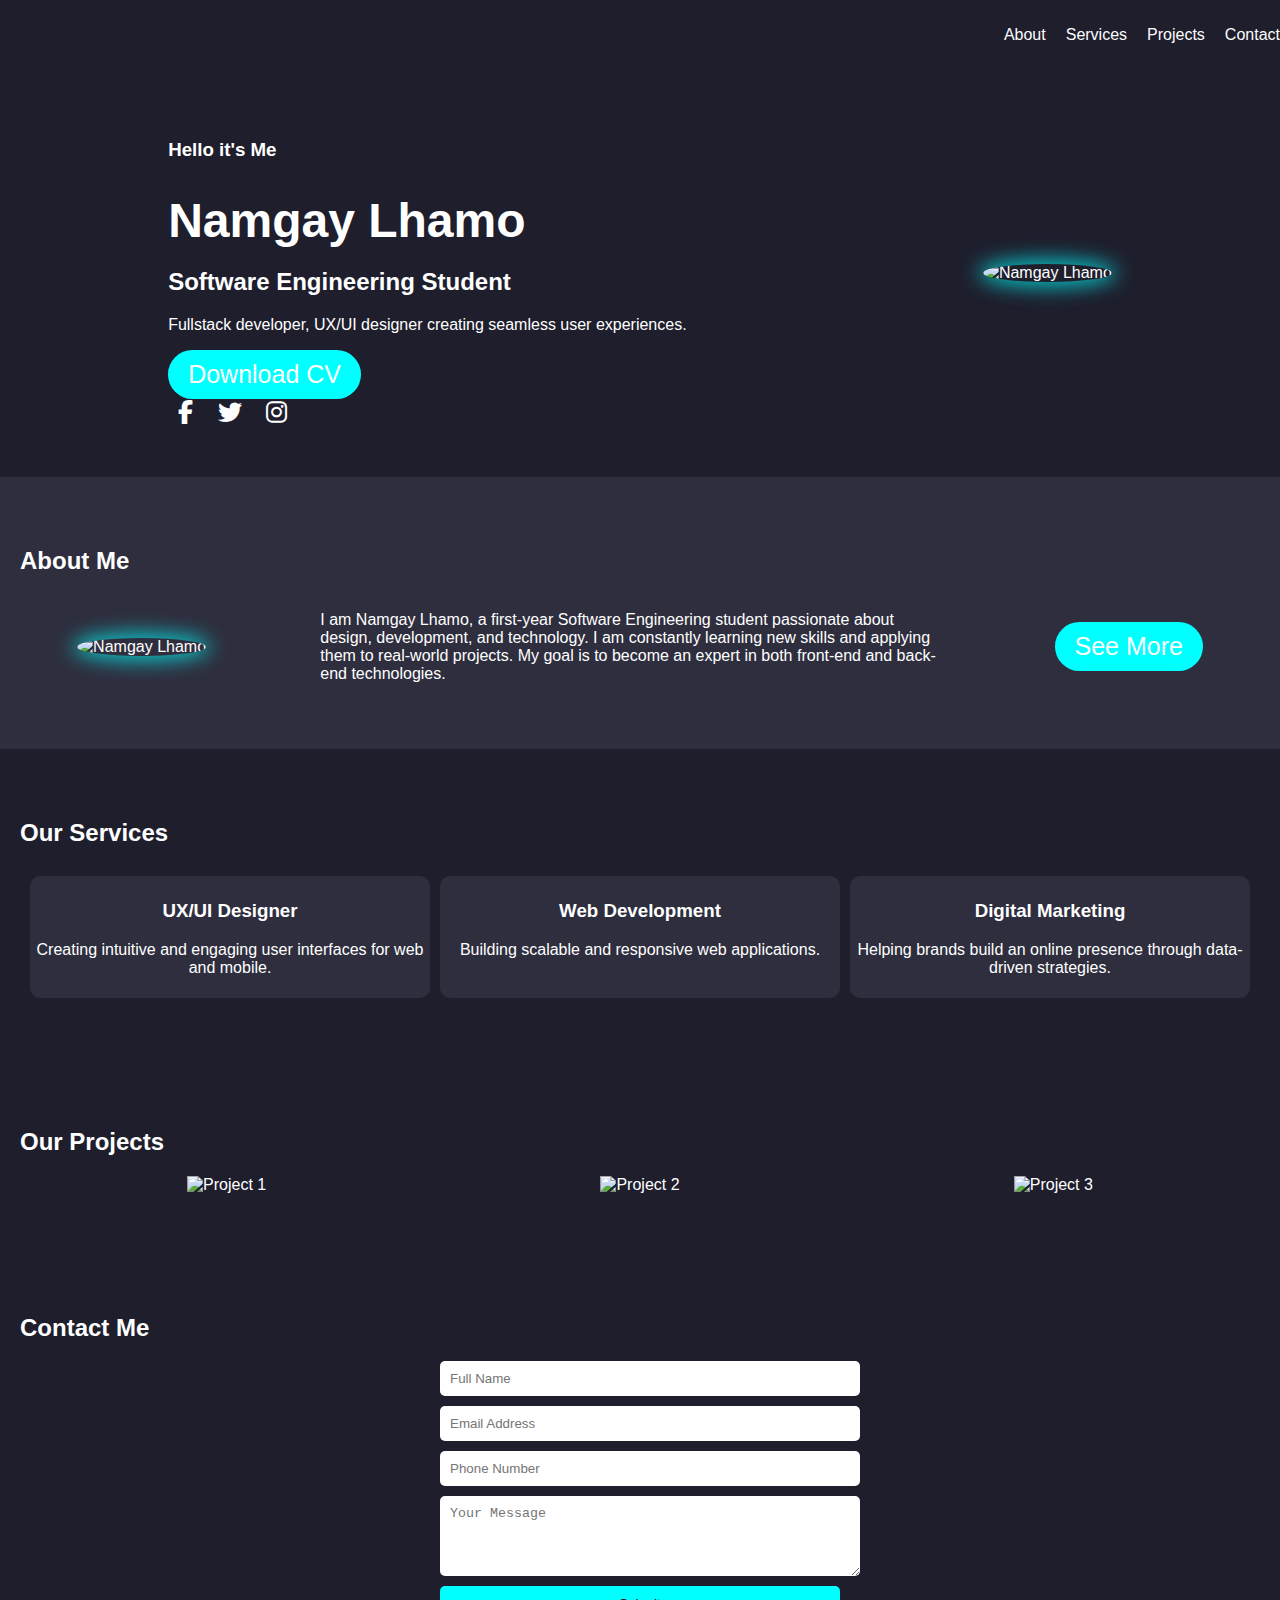
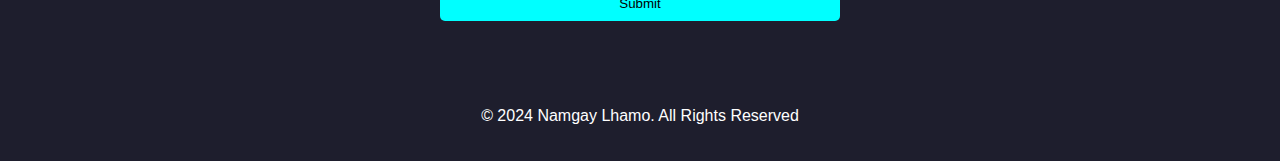
==== Phase_III/index.html @ 25b1d348 "Phase_III" ====
<!DOCTYPE html>
<html lang="en">
<head>
    <meta charset="UTF-8">
    <meta name="viewport" content="width=device-width, initial-scale=1.0">
    <meta http-equiv="X-UA-Compatible" content="IE=edge">
    <title>Namgay Lhamo Portfolio</title>
    <link rel="stylesheet" href="styling_PII.CSS">
    <link rel="stylesheet" href="https://cdnjs.cloudflare.com/ajax/libs/font-awesome/6.6.0/css/all.min.css">
</head>
<body>
    <!-- Header Section -->
    <header>
        <nav>
            <ul>
                <li><a href="#about" aria-label="About section">About</a></li>
                <li><a href="#services" aria-label="Services section">Services</a></li>
                <li><a href="#projects" aria-label="Projects section">Projects</a></li>
                <li><a href="#contact" aria-label="Contact section">Contact</a></li>
            </ul>
        </nav>
    </header>

    <!-- Hero Section -->
    <section class="hero">
        <div class="hero-content">
            <h3>Hello it's Me </h3>
            <h1>Namgay Lhamo</h1>
            <h2>Software Engineering Student</h2>
            <p>Fullstack developer, UX/UI designer creating seamless user experiences.</p>
            <a href="#" class="btn" style="display: inline-block; padding: 10px 20px; font-size: 25px; background-color: aqua; color: white; border-radius: 25px;">Download CV</a>

            <div class="social-icons">
                <a href="#" aria-label="Facebook"><i class="fab fa-facebook-f"></i></a>
                <a href="#" aria-label="Twitter"><i class="fab fa-twitter"></i></a>
                <a href="#" aria-label="Instagram"><i class="fab fa-instagram"></i></a>
            </div>
        </div>
        <div class="hero-image">
            <img src="profile_pic-removebg-preview.png" alt="Namgay Lhamo" loading="lazy">
        </div>
    </section>

    <!-- About Section -->
    <section id="about">
        <h2>About Me</h2>
        <div class="about-content">
            <div class="about-image">
                <img src="profile_pic-removebg-preview.png" alt="Namgay Lhamo" loading="lazy">
            </div>
            <p>
                I am Namgay Lhamo, a first-year Software Engineering student passionate about design, development, and technology. I am constantly learning new skills and applying them to real-world projects. My goal is to become an expert in both front-end and back-end technologies.
            </p>
            <a href="#" class="btn" style="display: inline-block; padding: 10px 20px; font-size: 25px; background-color: aqua; color: white; border-radius: 25px;">See More</a>
        </div>
    </section>

    <!-- Services Section -->
    <section id="services">
        <h2>Our Services</h2>
        <div class="services-container">
            <div class="service-card">
                <h3>UX/UI Designer</h3>
                <p>Creating intuitive and engaging user interfaces for web and mobile.</p>
            </div>
            <div class="service-card">
                <h3>Web Development</h3>
                <p>Building scalable and responsive web applications.</p>
            </div>
            <div class="service-card">
                <h3>Digital Marketing</h3>
                <p>Helping brands build an online presence through data-driven strategies.</p>
            </div>
        </div>
    </section>

    <!-- Projects Section -->
    <section id="projects">
        <h2>Our Projects</h2>
        <div class="projects-container">
            <div class="project">
                <img src="Screenshot 2024-10-23 094404.png" alt="Project 1" loading="lazy">
            </div>
            <div class="project">
                <img src="Screenshot 2024-10-23 094337.png" alt="Project 2" loading="lazy">
            </div>
            <div class="project">
                <img src="female-developer-thinking-typing-on-260nw-2324952347.webp" alt="Project 3" loading="lazy">
            </div>
        </div>
    </section>

    <!-- Contact Section -->
    <section id="contact">
        <h2>Contact Me</h2>
        <form class="contact-form">
            <input type="text" placeholder="Full Name" required autocomplete="name">
            <input type="email" placeholder="Email Address" required autocomplete="email">
            <input type="tel" placeholder="Phone Number" required autocomplete="tel">
            <textarea placeholder="Your Message" required rows="4"></textarea>
            <button type="submit" class="btn">Submit</button>
        </form>
    </section>

    <!-- Footer Section -->
    <footer>
        <p>&copy; 2024 Namgay Lhamo. All Rights Reserved</p>
    </footer>
</body>
</html>
---- Phase_III/styling_PII.CSS ----
body {
    font-family: Arial, sans-serif;
    margin: 0;
    padding: 0;
    box-sizing: border-box;
    background-color: #1e1e2d;
    color: white;
}

a {
    color: #fcfcfc;
    text-decoration: none;
}

header {
    background-color: #1e1e2d;
    padding: 10px 0;
    text-align: left;
}

nav ul {
    list-style: none;
    display: flex;
    justify-content: right;
    gap: 20px;
}

nav ul li {
    display: inline-block;
}

.hero {
    display: flex;
    align-items: center;
    justify-content: space-around;
    padding: 50px 20px;
}

.hero-content {
    max-width: 50%;
}

.hero h1 {
    font-size: 48px;
    margin-bottom: 10px;
}

.hero h2 {
    font-size: 24px;
    margin-bottom: 20px;
}

.hero-image img {
    width: 200px;
    border-radius: 50%;
    box-shadow: 0 0 20px 5px rgba(0, 255, 255, 0.7);
}

.social-icons a {
    margin: 0 10px;
    text-decoration: none;
    color: white;
    font-size: 24px; 
}

.social-icons a:hover {
    color: #00ffff;
}

#about {
    padding: 50px 20px;
    background-color: #2e2e3e;
    
}

.about-content {
    display: flex;
    justify-content: space-around;
    align-items: center;
}

.about-image img {
    width: 150px;
    border-radius: 50%;
    box-shadow: 0 0 20px 5px rgba(0, 255, 255, 0.7);
}

#about p {
    max-width: 50%;
}

#services {
    padding: 50px 20px;
}

.services-container {
    display: flex;
    justify-content: space-between;
    gap: 10px; 
    padding: 10px; 
}

.service-card {
    background-color: #2e2e3e;
    padding: 5px;
    width: 100%;
    border-radius: 10px;
    text-align: center;
}

#projects {
    padding: 50px 20px;
}

.projects-container {
    display: flex;
    justify-content: space-around;
}

.project img {
    width: 300px;
}

#contact {
    padding: 50px 20px;
}

.contact-form {
    display: flex;
    flex-direction: column;
    gap: 10px;
    max-width: 400px;
    margin: 0 auto;
}

.contact-form input, 
.contact-form textarea {
    padding: 10px;
    border: none;
    border-radius: 5px;
    width: 100%;
}

.contact-form button {
    padding: 10px;
    background-color: #00ffff;
    color: #000;
    border: none;
    border-radius: 5px;
    cursor: pointer;
}

footer {
    text-align: center;
    padding: 20px;
    background-color: #1e1e2d;
}

@media screen and (max-width: 1024px) {
    .hero h1 {
        font-size: 40px;
    }
    
    .hero h2 {
        font-size: 22px;
    }
    
    .hero-content {
        max-width: 60%;
    }
    
    .projects-container {
        flex-direction: column;
        align-items: center;
    }
    
    .project img {
        width: 80%;
    }
}

@media screen and (max-width: 768px) {
    .hero {
        flex-direction: column;
        text-align: center;
        gap: 20px;
    }
    
    .hero-content {
        max-width: 100%;
    }
    
    .hero h1 {
        font-size: 32px;
    }
    
    .hero h2 {
        font-size: 20px;
    }
    
    .about-content {
        flex-direction: column;
        gap: 20px;
    }
    
    #about p {
        max-width: 100%;
        text-align: center;
    }
    
    .services-container {
        flex-direction: column;
        align-items: center;
    }
    
    .service-card {
        width: 90%;
    }
    
    .projects-container {
        flex-direction: column;
        align-items: center;
        gap: 20px;
    }
    
    .project img {
        width: 100%;
        max-width: 300px;
    }
    
    nav ul {
        flex-direction: column;
        align-items: center;
        gap: 10px;
    }
}

/* Add these additional media queries for better device coverage */

/* For large screens (PC) */
@media screen and (min-width: 1200px) {
    .container {
        max-width: 1140px;
        margin: 0 auto;
    }
    
    .hero-content {
        max-width: 45%;
    }
}

/* For medium screens (Laptop) */
@media screen and (max-width: 1024px) {
    /* ... existing styles ... */
    
    .services-container {
        gap: 20px;
        padding: 20px;
    }
    
    .service-card {
        padding: 15px;
    }
}

/* For tablets */
@media screen and (max-width: 768px) {
    /* ... existing styles ... */
    
    .contact-form {
        width: 90%;
        max-width: 500px;
    }
}

/* For mobile phones */
@media screen and (max-width: 480px) {
    .hero h1 {
        font-size: 28px;
    }
    
    .hero h2 {
        font-size: 18px;
    }
    
    .hero-image img {
        width: 150px;
    }
    
    .service-card {
        width: 100%;
        margin: 10px 0;
    }
    
    .social-icons {
        margin-top: 20px;
    }
    
    .social-icons a {
        font-size: 20px;
        margin: 0 8px;
    }
    
    .contact-form input, 
    .contact-form textarea {
        padding: 8px;
    }
}

/* Fix for very small devices */
@media screen and (max-width: 320px) {
    .hero h1 {
        font-size: 24px;
    }
    
    .hero-image img {
        width: 120px;
    }
}
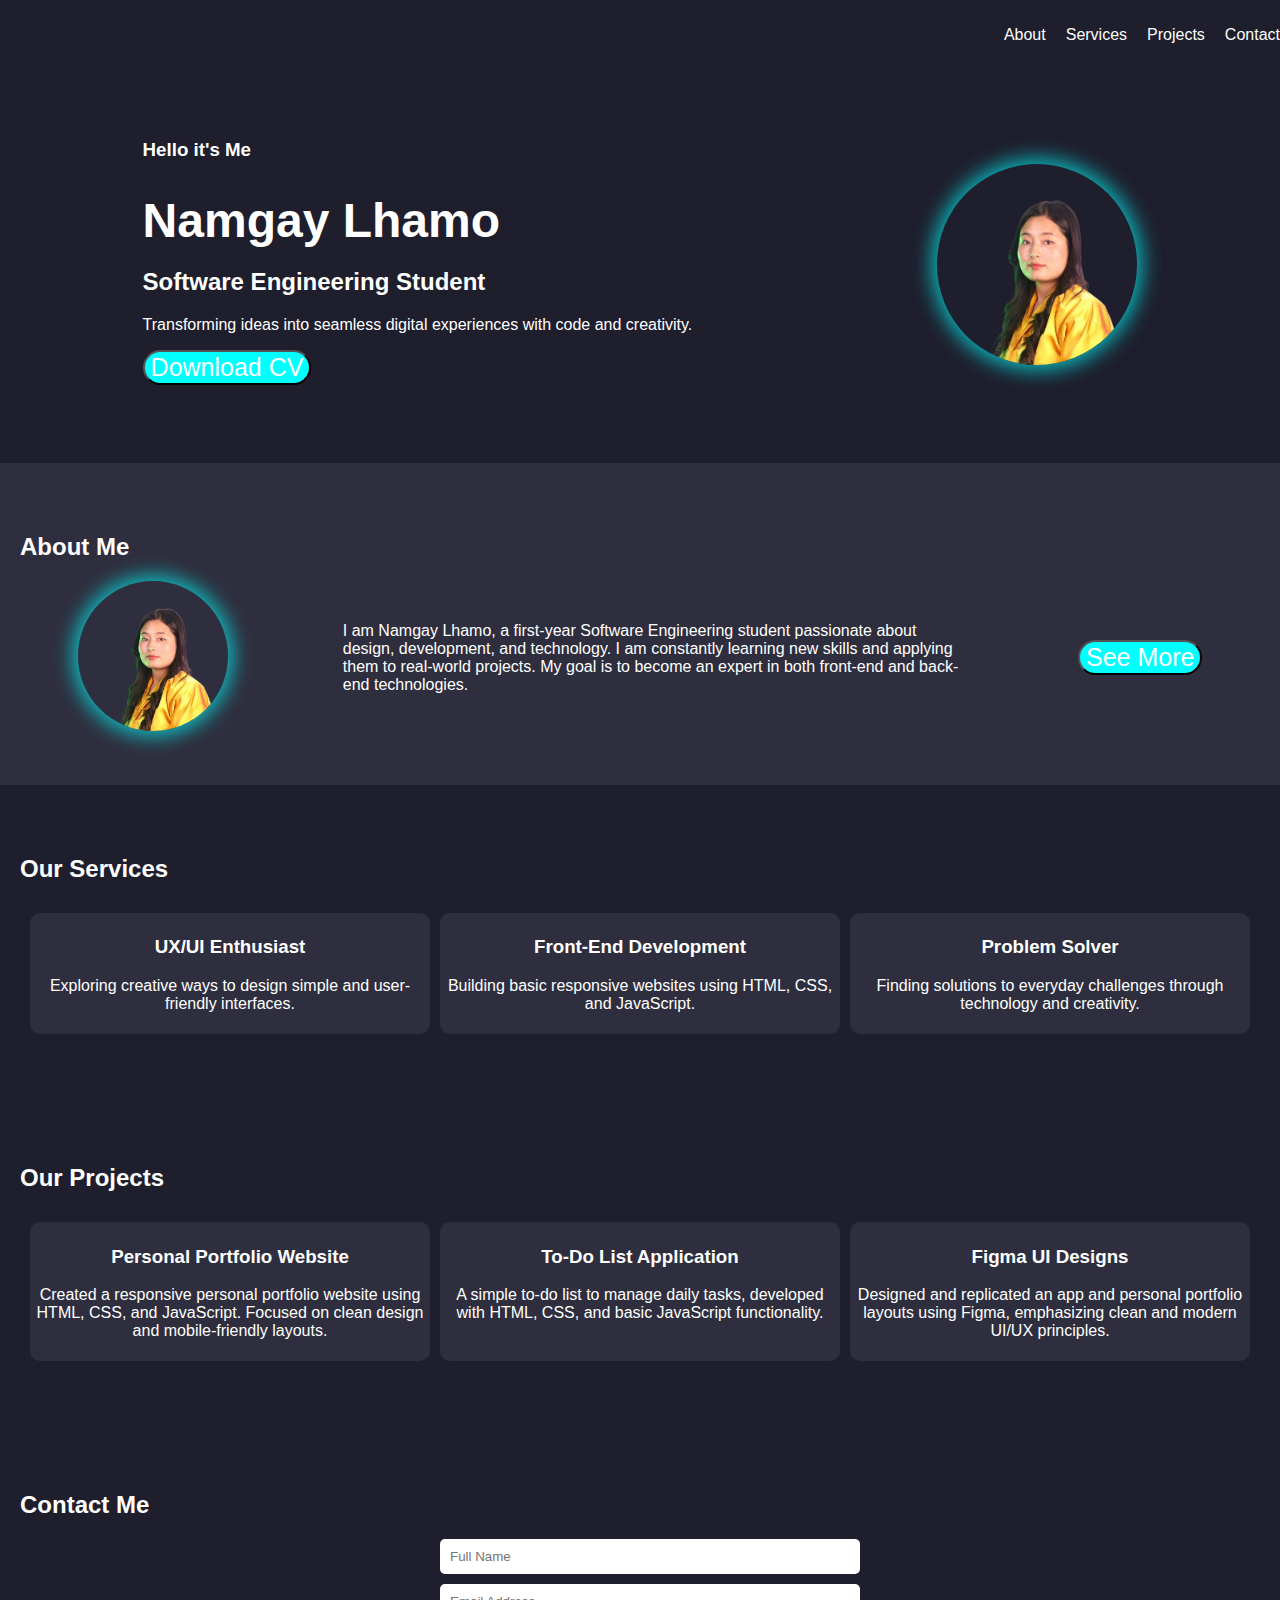
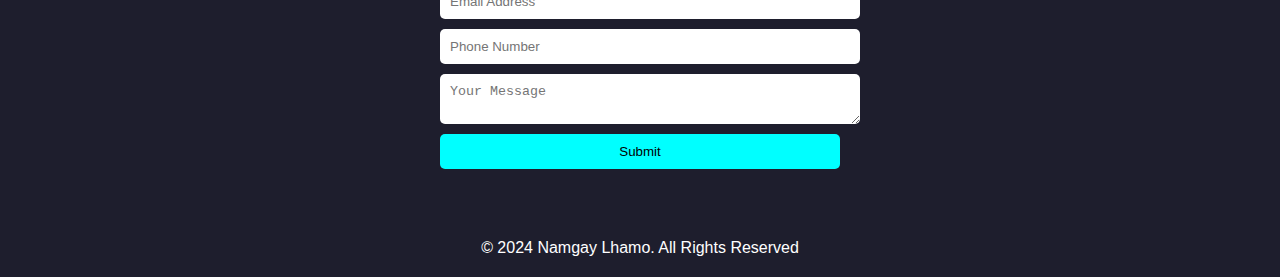
==== commit 8458f677: "Phase_II" ====
--- a/Phase_III/index.html
+++ b/Phase_III/index.html
@@ -3,20 +3,18 @@
 <head>
     <meta charset="UTF-8">
     <meta name="viewport" content="width=device-width, initial-scale=1.0">
-    <meta http-equiv="X-UA-Compatible" content="IE=edge">
     <title>Namgay Lhamo Portfolio</title>
     <link rel="stylesheet" href="styling_PII.CSS">
-    <link rel="stylesheet" href="https://cdnjs.cloudflare.com/ajax/libs/font-awesome/6.6.0/css/all.min.css">
 </head>
 <body>
     <!-- Header Section -->
     <header>
         <nav>
             <ul>
-                <li><a href="#about" aria-label="About section">About</a></li>
-                <li><a href="#services" aria-label="Services section">Services</a></li>
-                <li><a href="#projects" aria-label="Projects section">Projects</a></li>
-                <li><a href="#contact" aria-label="Contact section">Contact</a></li>
+                <li><a href="#about">About</a></li>
+                <li><a href="#services">Services</a></li>
+                <li><a href="#projects">Projects</a></li>
+                <li><a href="#contact">Contact</a></li>
             </ul>
         </nav>
     </header>
@@ -27,17 +25,19 @@
             <h3>Hello it's Me </h3>
             <h1>Namgay Lhamo</h1>
             <h2>Software Engineering Student</h2>
-            <p>Fullstack developer, UX/UI designer creating seamless user experiences.</p>
-            <a href="#" class="btn" style="display: inline-block; padding: 10px 20px; font-size: 25px; background-color: aqua; color: white; border-radius: 25px;">Download CV</a>
+            <p>Transforming ideas into seamless digital experiences with code and creativity.</p>
+            <button style="font-size: 25px; background-color: aqua; color: white ; border-radius: 25px;">Download CV</button>
+            
 
             <div class="social-icons">
-                <a href="#" aria-label="Facebook"><i class="fab fa-facebook-f"></i></a>
-                <a href="#" aria-label="Twitter"><i class="fab fa-twitter"></i></a>
-                <a href="#" aria-label="Instagram"><i class="fab fa-instagram"></i></a>
+                <link rel="stylesheet" href="https://cdnjs.cloudflare.com/ajax/libs/font-awesome/6.6.0/css/all.min.css" integrity="sha512-Kc323vGBEqzTmouAECnVceyQqyqdsSiqLQISBL29aUW4U/M7pSPA/gEUZQqv1cwx4OnYxTxve5UMg5GT6L4JJg==" crossorigin="anonymous" referrerpolicy="no-referrer" />
+                <a href="#"><i class="fab fa-facebook-f"></i></a>
+                <a href="#"><i class="fab fa-twitter"></i></a>
+                <a href="#"><i class="fab fa-instagram"></i></a>
             </div>
         </div>
         <div class="hero-image">
-            <img src="profile_pic-removebg-preview.png" alt="Namgay Lhamo" loading="lazy">
+            <img src="profile_pic-removebg-preview.png" alt="Namgay Lhamo">
         </div>
     </section>
 
@@ -46,12 +46,15 @@
         <h2>About Me</h2>
         <div class="about-content">
             <div class="about-image">
-                <img src="profile_pic-removebg-preview.png" alt="Namgay Lhamo" loading="lazy">
+                <img src="profile_pic-removebg-preview.png" alt="Namgay Lhamo">
             </div>
             <p>
                 I am Namgay Lhamo, a first-year Software Engineering student passionate about design, development, and technology. I am constantly learning new skills and applying them to real-world projects. My goal is to become an expert in both front-end and back-end technologies.
             </p>
-            <a href="#" class="btn" style="display: inline-block; padding: 10px 20px; font-size: 25px; background-color: aqua; color: white; border-radius: 25px;">See More</a>
+            <button style="font-size: 25px; background-color: aqua; color: white ; border-radius: 25px;">See More</button>
+
+            
+
         </div>
     </section>
 
@@ -60,16 +63,16 @@
         <h2>Our Services</h2>
         <div class="services-container">
             <div class="service-card">
-                <h3>UX/UI Designer</h3>
-                <p>Creating intuitive and engaging user interfaces for web and mobile.</p>
+                <h3>UX/UI Enthusiast</h3>
+                <p>Exploring creative ways to design simple and user-friendly interfaces.</p>
             </div>
             <div class="service-card">
-                <h3>Web Development</h3>
-                <p>Building scalable and responsive web applications.</p>
+                <h3>Front-End Development</h3>
+                <p>Building basic responsive websites using HTML, CSS, and JavaScript.</p>
             </div>
             <div class="service-card">
-                <h3>Digital Marketing</h3>
-                <p>Helping brands build an online presence through data-driven strategies.</p>
+                <h3>Problem Solver</h3>
+                <p>Finding solutions to everyday challenges through technology and creativity.</p>
             </div>
         </div>
     </section>
@@ -77,15 +80,18 @@
     <!-- Projects Section -->
     <section id="projects">
         <h2>Our Projects</h2>
-        <div class="projects-container">
-            <div class="project">
-                <img src="Screenshot 2024-10-23 094404.png" alt="Project 1" loading="lazy">
+        <div class="services-container">
+            <div class="service-card">
+                <h3>Personal Portfolio Website</h3>
+                <p>Created a responsive personal portfolio website using HTML, CSS, and JavaScript. Focused on clean design and mobile-friendly layouts.</p>
             </div>
-            <div class="project">
-                <img src="Screenshot 2024-10-23 094337.png" alt="Project 2" loading="lazy">
+            <div class="service-card">
+                <h3>To-Do List Application</h3>
+                <p>A simple to-do list to manage daily tasks, developed with HTML, CSS, and basic JavaScript functionality.</p>
             </div>
-            <div class="project">
-                <img src="female-developer-thinking-typing-on-260nw-2324952347.webp" alt="Project 3" loading="lazy">
+            <div class="service-card">
+                <h3>Figma UI Designs</h3>
+                <p>Designed and replicated an app and personal portfolio layouts using Figma, emphasizing clean and modern UI/UX principles.</p>
             </div>
         </div>
     </section>
@@ -94,17 +100,17 @@
     <section id="contact">
         <h2>Contact Me</h2>
         <form class="contact-form">
-            <input type="text" placeholder="Full Name" required autocomplete="name">
-            <input type="email" placeholder="Email Address" required autocomplete="email">
-            <input type="tel" placeholder="Phone Number" required autocomplete="tel">
-            <textarea placeholder="Your Message" required rows="4"></textarea>
+            <input type="text" placeholder="Full Name" required>
+            <input type="email" placeholder="Email Address" required>
+            <input type="text" placeholder="Phone Number" required>
+            <textarea placeholder="Your Message" required></textarea>
             <button type="submit" class="btn">Submit</button>
         </form>
     </section>
 
     <!-- Footer Section -->
     <footer>
-        <p>&copy; 2024 Namgay Lhamo. All Rights Reserved</p>
+        <h10>© 2024 Namgay Lhamo. All Rights Reserved</h10>
     </footer>
 </body>
 </html>
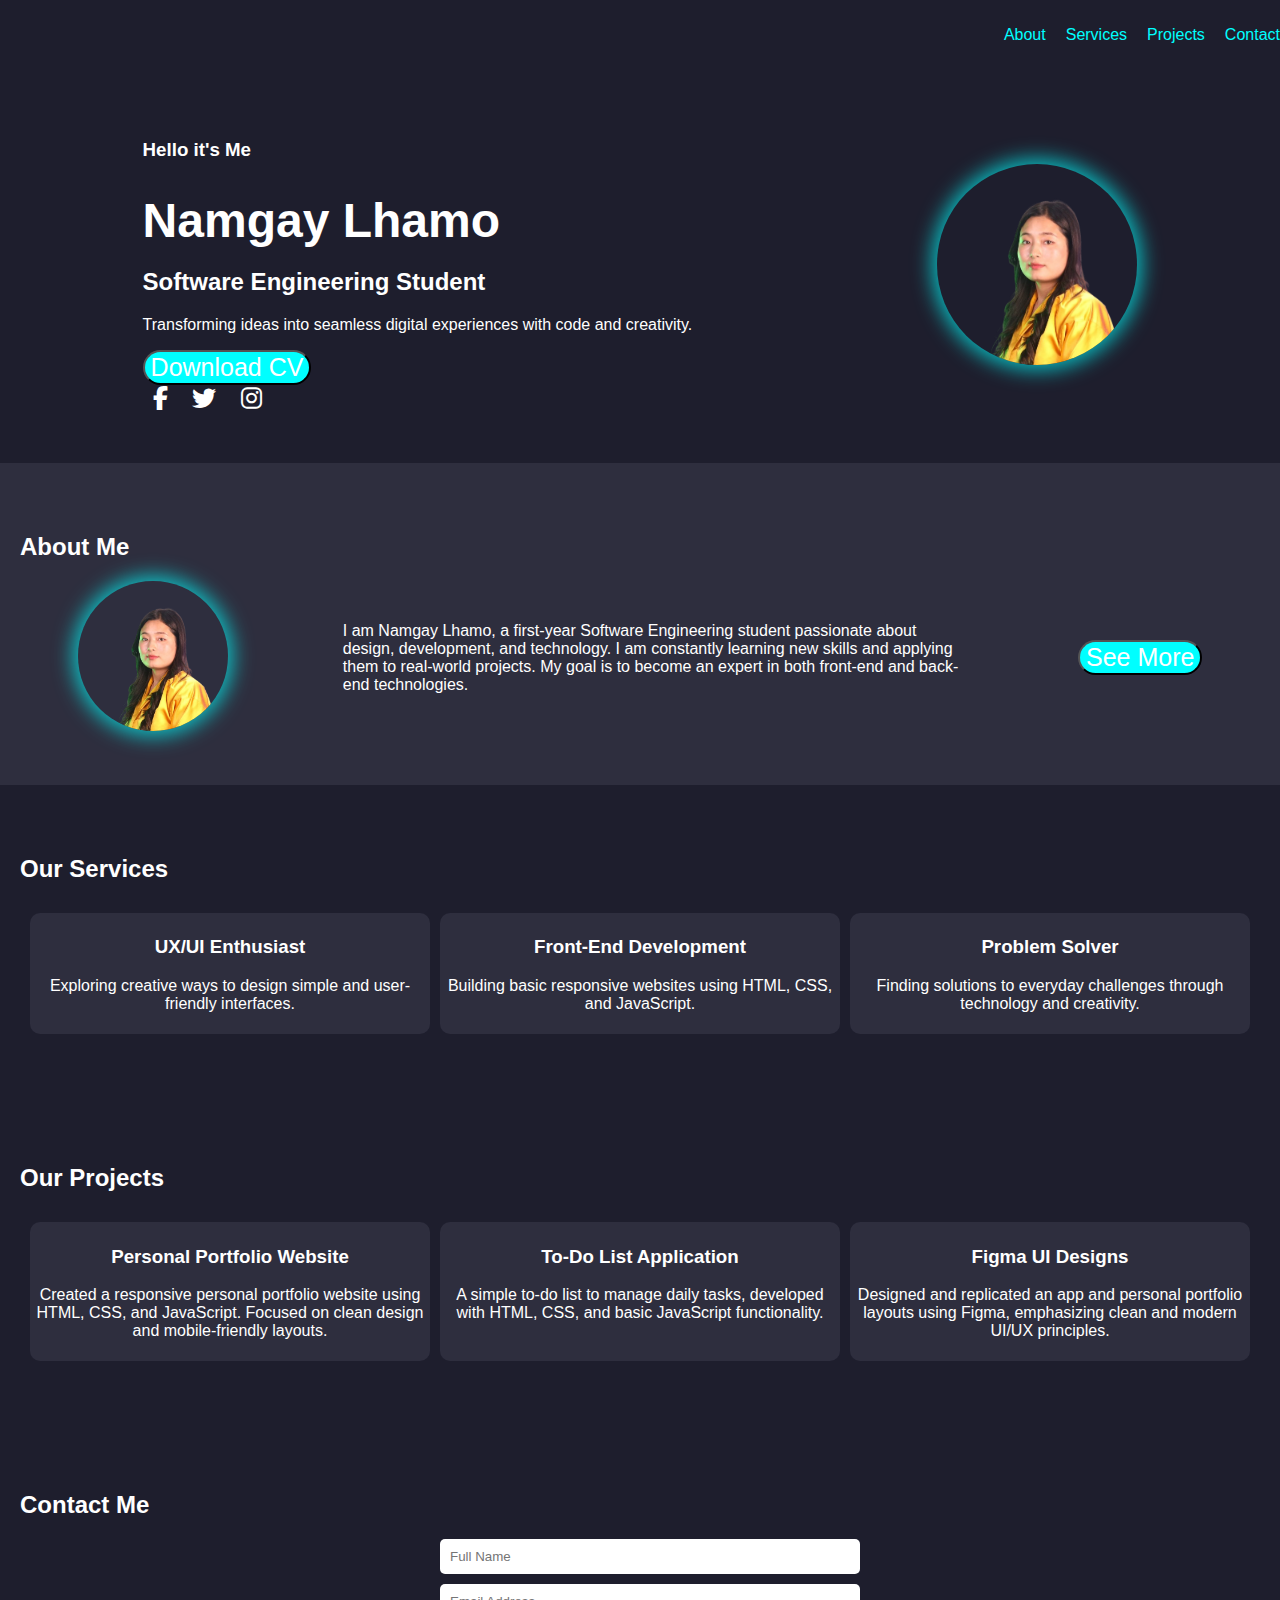
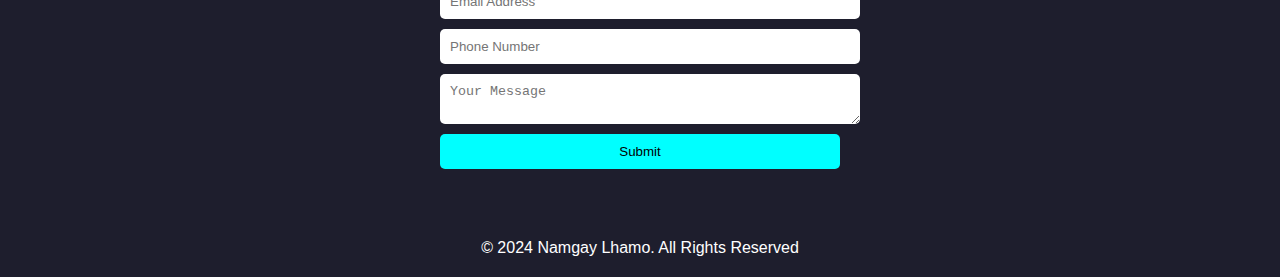
==== commit 78258dd5: "Phase_III" ====
--- a/Phase_III/index.html
+++ b/Phase_III/index.html
@@ -3,18 +3,20 @@
 <head>
     <meta charset="UTF-8">
     <meta name="viewport" content="width=device-width, initial-scale=1.0">
+    <meta http-equiv="X-UA-Compatible" content="IE=edge">
     <title>Namgay Lhamo Portfolio</title>
     <link rel="stylesheet" href="styling_PII.CSS">
+    <link rel="stylesheet" href="https://cdnjs.cloudflare.com/ajax/libs/font-awesome/6.6.0/css/all.min.css">
 </head>
 <body>
     <!-- Header Section -->
     <header>
         <nav>
             <ul>
-                <li><a href="#about">About</a></li>
-                <li><a href="#services">Services</a></li>
-                <li><a href="#projects">Projects</a></li>
-                <li><a href="#contact">Contact</a></li>
+                <li><a href="#about" aria-label="About section">About</a></li>
+                <li><a href="#services" aria-label="Services section">Services</a></li>
+                <li><a href="#projects" aria-label="Projects section">Projects</a></li>
+                <li><a href="#contact" aria-label="Contact section">Contact</a></li>
             </ul>
         </nav>
     </header>
--- a/Phase_III/styling_PII.CSS
+++ b/Phase_III/styling_PII.CSS
@@ -8,7 +8,7 @@
 }
 
 a {
-    color: #fcfcfc;
+    color: #00ffff;
     text-decoration: none;
 }
 
@@ -70,7 +70,6 @@
 #about {
     padding: 50px 20px;
     background-color: #2e2e3e;
-    
 }
 
 .about-content {
